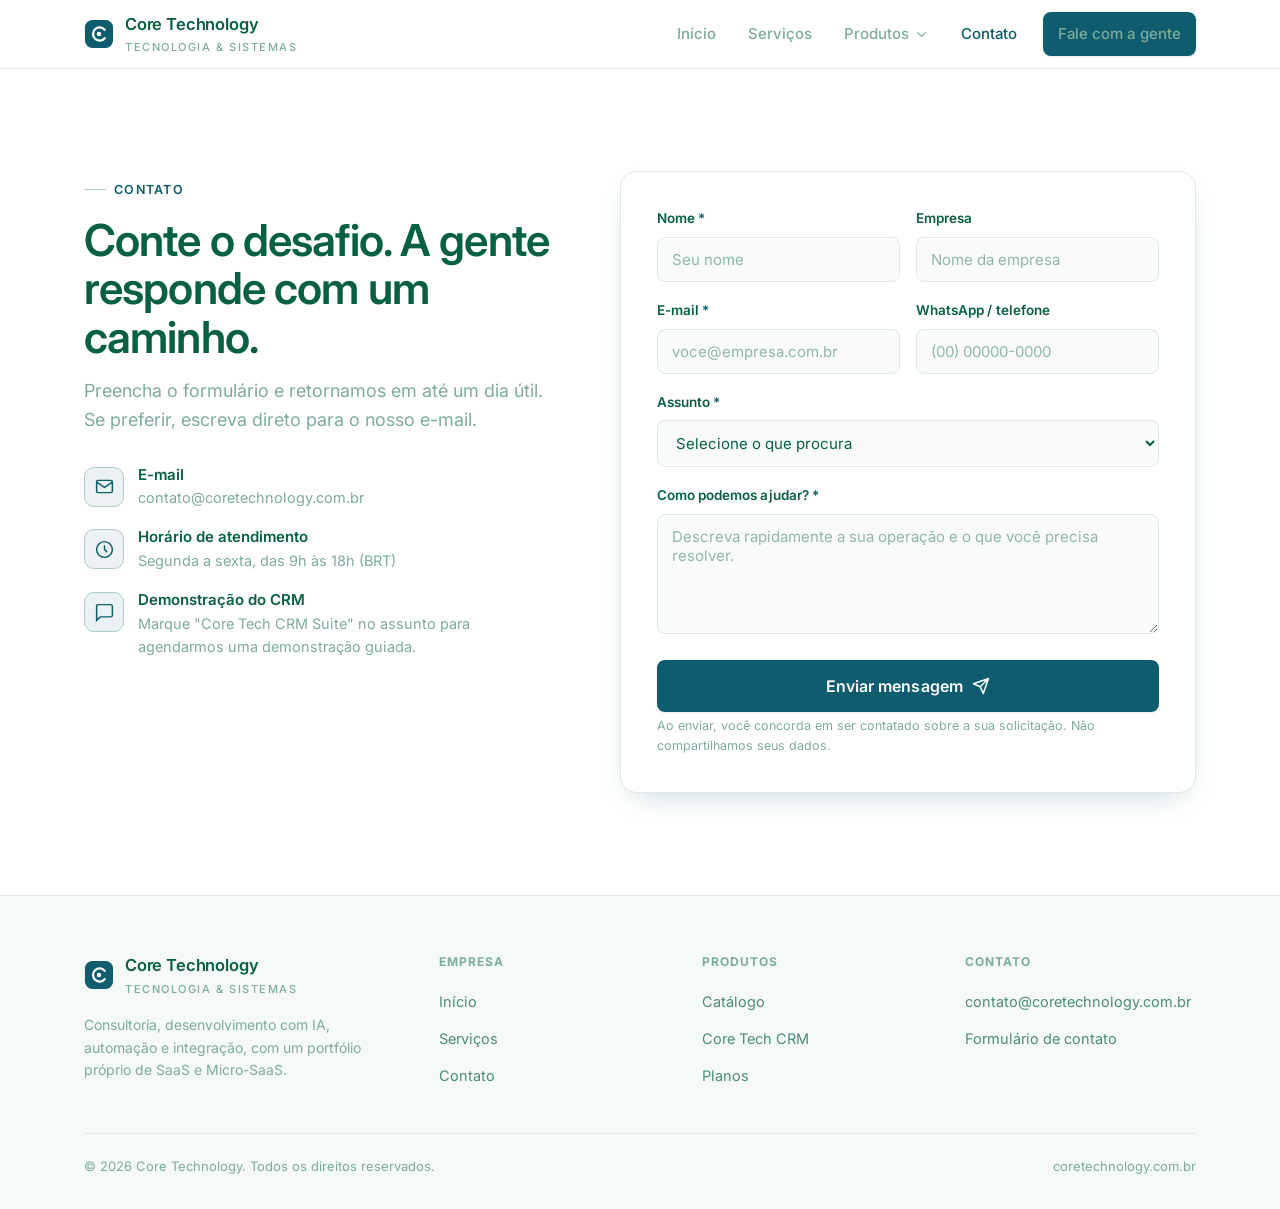
==== contato.html @ e30cdcca "Filtro de lista de permissao para o repositorio publico" ====
<!DOCTYPE html>
<html lang="pt-BR">
<head>
<meta charset="UTF-8">
<meta name="viewport" content="width=device-width, initial-scale=1">
<title>Contato · Core Technology</title>
<meta name="description" content="Fale com a Core Technology sobre consultoria, automação, integração, desenvolvimento ou o Core Tech CRM Suite.">
<link rel="preconnect" href="https://fonts.googleapis.com">
<link rel="preconnect" href="https://fonts.gstatic.com" crossorigin>
<link href="https://fonts.googleapis.com/css2?family=Inter:wght@400;500;600;700&display=swap" rel="stylesheet">
<link rel="stylesheet" href="styles.css?v=3">
</head>
<body>

<header class="nav" data-nav data-open="false" data-od-id="site-nav">
  <div class="wrap nav__inner">
    <a href="index.html" class="brand" aria-label="Core Technology, início">
      <svg class="brand__mark" viewBox="0 0 32 32" fill="none" aria-hidden="true">
        <rect x="1" y="1" width="30" height="30" rx="8" fill="var(--accent)"/>
        <path d="M22 11.5a7 7 0 1 0 0 9" stroke="#ffffff" stroke-width="2.4" stroke-linecap="round"/>
        <circle cx="16" cy="16" r="2.4" fill="#ffffff"/>
      </svg>
      <span><span class="brand__name">Core Technology</span><small>Tecnologia &amp; Sistemas</small></span>
    </a>
    <nav class="nav__links" aria-label="Principal">
      <a href="index.html">Início</a>
      <a href="servicos.html">Serviços</a>
      <div class="nav__drop" data-drop>
        <a href="produtos.html" class="nav__drop-toggle" aria-haspopup="true" aria-expanded="false">Produtos
          <svg class="nav__caret" viewBox="0 0 24 24" fill="none" stroke="currentColor" stroke-width="2" stroke-linecap="round" stroke-linejoin="round" aria-hidden="true"><path d="m6 9 6 6 6-6"/></svg>
        </a>
        <div class="nav__menu">
          <a href="produto-crm.html" class="nav__menu-item">
            <span class="nav__menu-title">Core Tech CRM</span>
            <span class="nav__menu-desc">CRM omnichannel com IA para vender e atender</span>
          </a>
          <span class="nav__menu-soon">Mais produtos em breve</span>
        </div>
      </div>
      <a href="contato.html" aria-current="page">Contato</a>
      <a href="contato.html" class="btn btn--primary nav__cta">Fale com a gente</a>
    </nav>
    <button class="nav__burger" data-burger aria-label="Abrir menu" aria-expanded="false">
      <svg viewBox="0 0 24 24" fill="none" stroke="currentColor" stroke-width="2" stroke-linecap="round"><path d="M4 7h16M4 12h16M4 17h16"/></svg>
    </button>
  </div>
</header>

<main>
<section class="section" data-od-id="contato">
  <div class="wrap">
    <div class="contact-grid">
      <!-- Coluna de informações -->
      <div class="reveal in">
        <span class="eyebrow">Contato</span>
        <h2 style="font-size:clamp(30px,4.5vw,44px);letter-spacing:-0.02em;margin-top:16px">Conte o desafio. A gente responde com um caminho.</h2>
        <p style="margin-top:16px;color:var(--fg-mute);font-size:18px;max-width:44ch">Preencha o formulário e retornamos em até um dia útil. Se preferir, escreva direto para o nosso e-mail.</p>
        <ul class="info-list">
          <li>
            <div class="feat__ico"><svg viewBox="0 0 24 24" fill="none" stroke="currentColor" stroke-width="1.7"><rect x="3" y="5" width="18" height="14" rx="2"/><path d="m3 7 9 6 9-6"/></svg></div>
            <div><h4>E-mail</h4><p><a href="mailto:contato@coretechnology.com.br">contato@coretechnology.com.br</a></p></div>
          </li>
          <li>
            <div class="feat__ico"><svg viewBox="0 0 24 24" fill="none" stroke="currentColor" stroke-width="1.7"><circle cx="12" cy="12" r="9"/><path d="M12 7v5l3 3"/></svg></div>
            <div><h4>Horário de atendimento</h4><p>Segunda a sexta, das 9h às 18h (BRT)</p></div>
          </li>
          <li>
            <div class="feat__ico"><svg viewBox="0 0 24 24" fill="none" stroke="currentColor" stroke-width="1.7"><path d="M21 15a2 2 0 0 1-2 2H7l-4 4V5a2 2 0 0 1 2-2h14a2 2 0 0 1 2 2z"/></svg></div>
            <div><h4>Demonstração do CRM</h4><p>Marque "Core Tech CRM Suite" no assunto para agendarmos uma demonstração guiada.</p></div>
          </li>
        </ul>
      </div>

      <!-- Formulário -->
      <div class="reveal in">
        <form class="form" id="contato-form" novalidate data-od-id="form-contato" aria-label="Formulário de contato">
          <div class="form__ok" id="form-ok" role="status">
            <svg viewBox="0 0 24 24" fill="none" stroke="currentColor" stroke-width="2" stroke-linecap="round" stroke-linejoin="round"><path d="M20 6 9 17l-5-5"/></svg>
            <span>Mensagem registrada! Retornaremos em até um dia útil.</span>
          </div>

          <div class="field__row">
            <div class="field" data-field>
              <label for="nome">Nome <span class="req" aria-hidden="true">*</span></label>
              <input type="text" id="nome" name="nome" required autocomplete="name" placeholder="Seu nome">
              <span class="field__err">Informe o seu nome.</span>
            </div>
            <div class="field" data-field>
              <label for="empresa">Empresa</label>
              <input type="text" id="empresa" name="empresa" autocomplete="organization" placeholder="Nome da empresa">
            </div>
          </div>

          <div class="field__row">
            <div class="field" data-field>
              <label for="email">E-mail <span class="req" aria-hidden="true">*</span></label>
              <input type="email" id="email" name="email" required autocomplete="email" placeholder="voce@empresa.com.br">
              <span class="field__err">Informe um e-mail válido.</span>
            </div>
            <div class="field" data-field>
              <label for="telefone">WhatsApp / telefone</label>
              <input type="tel" id="telefone" name="telefone" autocomplete="tel" placeholder="(00) 00000-0000">
            </div>
          </div>

          <div class="field" data-field>
            <label for="assunto">Assunto <span class="req" aria-hidden="true">*</span></label>
            <select id="assunto" name="assunto" required>
              <option value="" selected disabled>Selecione o que procura</option>
              <option>Consultoria em tecnologia</option>
              <option>Automação de processos</option>
              <option>Integração de sistemas</option>
              <option>Website ou sistema personalizado</option>
              <option>Core Tech CRM Suite (demonstração)</option>
              <option>Outro assunto</option>
            </select>
            <span class="field__err">Selecione um assunto.</span>
          </div>

          <div class="field" data-field>
            <label for="mensagem">Como podemos ajudar? <span class="req" aria-hidden="true">*</span></label>
            <textarea id="mensagem" name="mensagem" required placeholder="Descreva rapidamente a sua operação e o que você precisa resolver."></textarea>
            <span class="field__err">Escreva uma breve mensagem.</span>
          </div>

          <button type="submit" class="btn btn--primary btn--lg" style="width:100%">Enviar mensagem
            <svg viewBox="0 0 24 24" fill="none" stroke="currentColor" stroke-width="2" stroke-linecap="round" stroke-linejoin="round"><path d="M22 2 11 13M22 2l-7 20-4-9-9-4z"/></svg>
          </button>
          <p class="form__note">Ao enviar, você concorda em ser contatado sobre a sua solicitação. Não compartilhamos seus dados.</p>
        </form>
      </div>
    </div>
  </div>
</section>
</main>

<footer class="footer" data-od-id="site-footer">
  <div class="wrap">
    <div class="footer__grid">
      <div class="footer__brand">
        <a href="index.html" class="brand" aria-label="Core Technology">
          <svg class="brand__mark" viewBox="0 0 32 32" fill="none" aria-hidden="true">
            <rect x="1" y="1" width="30" height="30" rx="8" fill="var(--accent)"/>
            <path d="M22 11.5a7 7 0 1 0 0 9" stroke="#ffffff" stroke-width="2.4" stroke-linecap="round"/>
            <circle cx="16" cy="16" r="2.4" fill="#ffffff"/>
          </svg>
          <span><span class="brand__name">Core Technology</span><small>Tecnologia &amp; Sistemas</small></span>
        </a>
        <p>Consultoria, desenvolvimento com IA, automação e integração, com um portfólio próprio de SaaS e Micro-SaaS.</p>
      </div>
      <div>
        <h5>Empresa</h5>
        <ul>
          <li><a href="index.html">Início</a></li>
          <li><a href="servicos.html">Serviços</a></li>
          <li><a href="contato.html">Contato</a></li>
        </ul>
      </div>
      <div>
        <h5>Produtos</h5>
        <ul>
          <li><a href="produtos.html">Catálogo</a></li>
          <li><a href="produto-crm.html">Core Tech CRM</a></li>
          <li><a href="produto-crm.html#planos">Planos</a></li>
        </ul>
      </div>
      <div>
        <h5>Contato</h5>
        <ul>
          <li><a href="mailto:contato@coretechnology.com.br">contato@coretechnology.com.br</a></li>
          <li><a href="contato.html">Formulário de contato</a></li>
        </ul>
      </div>
    </div>
    <div class="footer__bar">
      <span>© <span data-year>2026</span> Core Technology. Todos os direitos reservados.</span>
      <span>coretechnology.com.br</span>
    </div>
  </div>
</footer>

<script src="site.js?v=3"></script>
<script>
(function () {
  var form = document.getElementById('contato-form');
  if (!form) return;
  var ok = document.getElementById('form-ok');

  function validateField(field) {
    var control = field.querySelector('input, select, textarea');
    if (!control) return true;
    var valid = control.checkValidity();
    field.classList.toggle('invalid', !valid);
    return valid;
  }

  form.querySelectorAll('[data-field]').forEach(function (field) {
    var control = field.querySelector('input, select, textarea');
    if (!control) return;
    control.addEventListener('blur', function () { if (field.classList.contains('invalid') || control.value) validateField(field); });
    control.addEventListener('input', function () { if (field.classList.contains('invalid')) validateField(field); });
  });

  form.addEventListener('submit', function (e) {
    e.preventDefault();
    var allValid = true;
    var firstInvalid = null;
    form.querySelectorAll('[data-field]').forEach(function (field) {
      var v = validateField(field);
      if (!v && !firstInvalid) firstInvalid = field.querySelector('input, select, textarea');
      allValid = allValid && v;
    });
    if (!allValid) {
      ok.classList.remove('show');
      if (firstInvalid) firstInvalid.focus();
      return;
    }
    ok.classList.add('show');
    form.reset();
    ok.setAttribute('tabindex', '-1');
    ok.focus();
  });
})();
</script>
</body>
</html>
---- styles.css ----
/* Core Technology — sistema visual compartilhado
   Design System: Core Tech CRM Suite — azul-petróleo, superfícies claras, Inter.
   Superfície pública: densidade respirada. Cores literais só no :root. */

:root {
  --bg: #ffffff;
  --fg: #07603f;
  --accent: #0e5c6e;
  --surface: #f5f9f7;
  --muted: #8fb7a9;
  --border: #dce9e4;

  /* derivados — nenhum literal novo, só mistura dos tokens acima */
  --fg-soft: color-mix(in srgb, var(--fg) 72%, var(--bg));
  --fg-mute: color-mix(in srgb, var(--fg) 52%, var(--bg));
  --accent-ink: color-mix(in srgb, var(--accent) 85%, var(--fg));
  --accent-wash: color-mix(in srgb, var(--accent) 8%, var(--bg));
  --accent-line: color-mix(in srgb, var(--accent) 22%, var(--border));
  --surface-2: color-mix(in srgb, var(--surface) 60%, var(--bg));
  --shadow-sm: 0 1px 2px color-mix(in srgb, var(--accent) 10%, transparent);
  --shadow-md: 0 12px 32px -14px color-mix(in srgb, var(--accent) 30%, transparent);
  --shadow-lg: 0 30px 60px -28px color-mix(in srgb, var(--accent) 34%, transparent);

  --font: "Inter", system-ui, -apple-system, "Segoe UI", "Helvetica Neue", Arial, sans-serif;
  --radius: 8px;
  --radius-lg: 16px;
  --maxw: 1160px;
  --ease: cubic-bezier(0.22, 0.61, 0.36, 1);
}

* { box-sizing: border-box; }

html { scroll-behavior: smooth; -webkit-text-size-adjust: 100%; overflow-x: hidden; }

body {
  margin: 0;
  width: 100%;
  max-width: 100%;
  overflow-x: clip; /* trava rolagem horizontal sem virar contêiner de rolagem (preserva o header sticky) */
  font-family: var(--font);
  font-size: 17px;
  line-height: 1.6;
  color: var(--fg-soft);
  background: var(--bg);
  -webkit-font-smoothing: antialiased;
  text-rendering: optimizeLegibility;
}

img { max-width: 100%; display: block; }
a { color: inherit; text-decoration: none; }

h1, h2, h3, h4 { color: var(--fg); font-weight: 600; line-height: 1.1; margin: 0; }
p { margin: 0; }

::selection { background: color-mix(in srgb, var(--accent) 22%, var(--bg)); color: var(--fg); }

.wrap { width: 100%; max-width: var(--maxw); margin-inline: auto; padding-inline: 24px; }

/* Salvaguardas contra overflow horizontal — itens de grid/flex precisam poder encolher */
main { overflow-x: clip; }
svg, img, video { max-width: 100%; }
.hero__grid > *, .split > *, .spotlight__inner > *, .contact-grid > * { min-width: 0; }
.hero__copy, .hero__visual, .split__copy, .split__media, .section__head { min-width: 0; max-width: 100%; }
.mock, .mock__main, .mock__bar, .mock__body, .thread, .thread__body,
.kanban, .kanban__col, .plan, .tile, .card, .feat { min-width: 0; }
.mock { max-width: 100%; }
.mock__addr { min-width: 0; overflow: hidden; text-overflow: ellipsis; white-space: nowrap; }
.hero h1, .section__head h2, .cta-band h2, .quote p, .card h3, .feat h3, .tile__k,
.hero__lede, .card p, .feat li, .plan li, .tile p, p { overflow-wrap: break-word; }

.eyebrow {
  display: inline-flex; align-items: center; flex-wrap: wrap; gap: 8px;
  max-width: 100%; font-size: 12.5px; font-weight: 600; letter-spacing: 0.1em; text-transform: uppercase;
  color: var(--accent-ink); overflow-wrap: break-word;
}
.eyebrow::before {
  content: ""; width: 22px; height: 1px; flex: none; background: var(--accent-line);
}

/* ---------- Navegação ---------- */
.nav {
  position: sticky; top: 0; z-index: 50;
  background: color-mix(in srgb, var(--bg) 86%, transparent);
  backdrop-filter: saturate(1.4) blur(12px);
  border-bottom: 1px solid var(--border);
}
.nav__inner { display: flex; align-items: center; gap: 24px; height: 68px; }
.brand { display: inline-flex; align-items: center; gap: 11px; font-weight: 600; color: var(--fg); letter-spacing: -0.01em; }
.brand__mark { width: 30px; height: 30px; flex: none; }
.brand small { display: block; font-size: 11px; font-weight: 500; letter-spacing: 0.14em; text-transform: uppercase; color: var(--fg-mute); margin-top: 1px; }
.brand__name { font-size: 16.5px; line-height: 1.05; }

.nav__links { display: flex; align-items: center; gap: 4px; margin-left: auto; }
.nav__links a {
  padding: 9px 14px; border-radius: var(--radius); font-size: 15px; font-weight: 500;
  color: var(--fg-mute); transition: color 0.18s var(--ease), background 0.18s var(--ease);
}
.nav__links a:hover { color: var(--fg); background: var(--surface); }
.nav__links a[aria-current="page"] { color: var(--accent-ink); }
.nav__cta { margin-left: 8px; }
.nav__burger { display: none; }

/* ---------- Botões ---------- */
.btn {
  display: inline-flex; align-items: center; justify-content: center; gap: 9px;
  font-family: inherit; font-size: 15px; font-weight: 600; letter-spacing: 0.005em;
  padding: 12px 20px; border-radius: var(--radius); border: 1px solid transparent;
  cursor: pointer; transition: transform 0.15s var(--ease), box-shadow 0.2s var(--ease), background 0.2s var(--ease), border-color 0.2s var(--ease);
  max-width: 100%; text-align: center; white-space: normal; overflow-wrap: break-word;
}
.btn svg { width: 18px; height: 18px; flex: none; }
.btn--primary { background: var(--accent); color: var(--bg); box-shadow: var(--shadow-sm); }
.btn--primary:hover { background: var(--accent-ink); box-shadow: var(--shadow-md); transform: translateY(-1px); }
.btn--primary:active { transform: translateY(0); }
.btn--ghost { background: var(--bg); color: var(--fg); border-color: var(--border); }
.btn--ghost:hover { border-color: var(--accent-line); background: var(--surface); transform: translateY(-1px); }
.btn--lg { padding: 15px 26px; font-size: 16px; }

/* ---------- Seções ---------- */
.section { padding-block: clamp(56px, 8vw, 104px); }
.section--surface { background: var(--surface); border-block: 1px solid var(--border); }
.section__head { max-width: 640px; margin-bottom: 48px; }
.section__head--center { margin-inline: auto; text-align: center; }
.section__head h2 {
  font-size: clamp(28px, 4vw, 40px); letter-spacing: -0.02em; margin-top: 16px;
}
.section__head p { margin-top: 16px; font-size: 18px; color: var(--fg-mute); }

/* ---------- Hero ---------- */
.hero { position: relative; overflow: hidden; padding-top: clamp(56px, 7vw, 92px); padding-bottom: clamp(48px, 6vw, 80px); }
.hero__grid { display: grid; grid-template-columns: 1.02fr 0.98fr; gap: clamp(32px, 5vw, 64px); align-items: center; }
.hero h1 { font-size: clamp(34px, 5.2vw, 60px); letter-spacing: -0.03em; margin-top: 20px; }
.hero h1 em { font-style: normal; color: var(--accent-ink); }
.hero__lede { margin-top: 22px; font-size: clamp(17px, 2vw, 20px); color: var(--fg-mute); max-width: 33ch; }
.hero__actions { margin-top: 32px; display: flex; flex-wrap: wrap; gap: 12px; }
.hero__meta { margin-top: 28px; display: flex; flex-wrap: wrap; gap: 10px 22px; font-size: 13.5px; color: var(--fg-mute); }
.hero__meta span { display: inline-flex; align-items: center; gap: 7px; }
.hero__meta svg { width: 16px; height: 16px; color: var(--accent-ink); }
.hero__glow {
  position: absolute; inset: auto -10% -40% 40%; height: 520px;
  background: radial-gradient(closest-side, color-mix(in srgb, var(--accent) 16%, transparent), transparent);
  pointer-events: none; z-index: -1;
}

/* ---------- Mockup do produto (chrome de app) ---------- */
.mock {
  border: 1px solid var(--border); border-radius: var(--radius-lg); overflow: hidden;
  background: var(--bg); box-shadow: var(--shadow-lg);
}
.mock__bar { display: flex; align-items: center; gap: 8px; padding: 12px 16px; border-bottom: 1px solid var(--border); background: var(--surface); }
.mock__dots { display: flex; gap: 6px; }
.mock__dots i { width: 10px; height: 10px; border-radius: 50%; background: var(--border); display: block; }
.mock__addr { margin-left: 8px; font-size: 12px; color: var(--fg-mute); background: var(--bg); border: 1px solid var(--border); border-radius: 6px; padding: 4px 10px; letter-spacing: 0.01em; }
.mock__body { display: grid; grid-template-columns: 168px 1fr; min-height: 360px; }
.mock__side { border-right: 1px solid var(--border); padding: 14px 12px; background: var(--surface-2); }
.mock__side .lbl { font-size: 10.5px; letter-spacing: 0.1em; text-transform: uppercase; color: var(--fg-mute); font-weight: 600; margin: 6px 8px 10px; }
.mock__navitem { display: flex; align-items: center; gap: 9px; padding: 8px 9px; border-radius: 7px; font-size: 13px; color: var(--fg-soft); font-weight: 500; }
.mock__navitem svg { width: 16px; height: 16px; color: var(--fg-mute); }
.mock__navitem.is-active { background: var(--accent-wash); color: var(--accent-ink); }
.mock__navitem.is-active svg { color: var(--accent-ink); }
.mock__main { padding: 16px; display: flex; flex-direction: column; gap: 12px; }
.mock__row { display: flex; align-items: center; justify-content: space-between; gap: 12px; }
.mock__title { font-size: 15px; font-weight: 600; color: var(--fg); }
.mock__credits { display: inline-flex; align-items: center; gap: 7px; font-size: 12px; font-weight: 600; color: var(--accent-ink); background: var(--accent-wash); border: 1px solid var(--accent-line); border-radius: 999px; padding: 5px 11px; }
.mock__credits b { font-weight: 700; }

.thread { display: flex; gap: 11px; padding: 11px; border: 1px solid var(--border); border-radius: 10px; background: var(--bg); }
.thread.is-active { border-color: var(--accent-line); background: var(--accent-wash); }
.avatar { width: 34px; height: 34px; flex: none; border-radius: 50%; background: var(--surface); border: 1px solid var(--border); display: grid; place-items: center; font-size: 12px; font-weight: 700; color: var(--accent-ink); }
.thread__body { flex: 1; min-width: 0; }
.thread__top { display: flex; align-items: center; justify-content: space-between; gap: 8px; }
.thread__name { font-size: 13.5px; font-weight: 600; color: var(--fg); }
.thread__time { font-size: 11px; color: var(--fg-mute); flex: none; }
.thread__msg { font-size: 12.5px; color: var(--fg-mute); overflow: hidden; text-overflow: ellipsis; white-space: nowrap; margin-top: 2px; }
.chip { display: inline-flex; align-items: center; gap: 5px; font-size: 10.5px; font-weight: 600; letter-spacing: 0.02em; padding: 3px 8px; border-radius: 999px; border: 1px solid var(--border); color: var(--fg-mute); background: var(--surface); margin-top: 7px; }
.chip--wa { color: var(--accent-ink); border-color: var(--accent-line); background: var(--accent-wash); }
.chip svg { width: 12px; height: 12px; }

/* ---------- Grid de frentes / features ---------- */
.grid { display: grid; gap: 20px; }
.grid--3 { grid-template-columns: repeat(3, 1fr); }
.grid--4 { grid-template-columns: repeat(4, 1fr); }
.grid--2 { grid-template-columns: repeat(2, 1fr); }

.card {
  background: var(--bg); border: 1px solid var(--border); border-radius: var(--radius-lg);
  padding: 26px; transition: transform 0.2s var(--ease), box-shadow 0.2s var(--ease), border-color 0.2s var(--ease);
}
.card:hover { transform: translateY(-3px); box-shadow: var(--shadow-md); border-color: var(--accent-line); }
.card__icon {
  width: 46px; height: 46px; border-radius: 11px; display: grid; place-items: center;
  background: var(--accent-wash); color: var(--accent-ink); border: 1px solid var(--accent-line); margin-bottom: 18px;
}
.card__icon svg { width: 23px; height: 23px; }
.card h3 { font-size: 19px; letter-spacing: -0.01em; }
.card p { margin-top: 10px; font-size: 15px; color: var(--fg-mute); line-height: 1.55; }
.card__tag { display: block; font-size: 12px; font-weight: 600; letter-spacing: 0.02em; color: var(--accent-ink); margin-bottom: 6px; }

.feat { border: 1px solid var(--border); border-radius: var(--radius-lg); padding: 22px; background: var(--bg); }
.feat__head { display: flex; align-items: center; gap: 12px; }
.feat__ico { width: 40px; height: 40px; flex: none; border-radius: 10px; display: grid; place-items: center; background: var(--surface); border: 1px solid var(--border); color: var(--accent-ink); }
.feat__ico svg { width: 21px; height: 21px; }
.feat h3 { font-size: 17px; }
.feat p { margin-top: 12px; font-size: 14.5px; color: var(--fg-mute); }
.feat ul { margin: 12px 0 0; padding: 0; list-style: none; display: grid; gap: 7px; }
.feat li { position: relative; padding-left: 22px; font-size: 14px; color: var(--fg-soft); }
.feat li::before {
  content: ""; position: absolute; left: 0; top: 7px; width: 12px; height: 12px;
  border-radius: 50%; background: var(--accent-wash); border: 1px solid var(--accent-line);
}
.feat li::after {
  content: ""; position: absolute; left: 4px; top: 10px; width: 4px; height: 4px; border-radius: 50%; background: var(--accent-ink);
}

/* ---------- Split (texto + visual) ---------- */
.split { display: grid; grid-template-columns: 1fr 1fr; gap: clamp(32px, 5vw, 72px); align-items: center; }
.split--rev .split__media { order: -1; }
.split__list { margin: 26px 0 0; padding: 0; list-style: none; display: grid; gap: 18px; }
.split__list li { display: flex; gap: 14px; }
.split__list .n { flex: none; width: 30px; height: 30px; border-radius: 8px; display: grid; place-items: center; font-size: 13px; font-weight: 700; color: var(--accent-ink); background: var(--accent-wash); border: 1px solid var(--accent-line); }
.split__list h4 { font-size: 16px; }
.split__list p { margin-top: 4px; font-size: 14.5px; color: var(--fg-mute); }

/* ---------- Kanban mini ---------- */
.kanban { display: grid; grid-template-columns: repeat(3, 1fr); gap: 10px; }
.kanban__col { background: var(--surface-2); border: 1px solid var(--border); border-radius: 10px; padding: 10px; }
.kanban__h { font-size: 11px; font-weight: 700; letter-spacing: 0.06em; text-transform: uppercase; color: var(--fg-mute); margin: 2px 2px 10px; display: flex; justify-content: space-between; }
.kanban__card { background: var(--bg); border: 1px solid var(--border); border-radius: 8px; padding: 10px; margin-bottom: 8px; box-shadow: var(--shadow-sm); }
.kanban__card:last-child { margin-bottom: 0; }
.kanban__card .t { font-size: 12.5px; font-weight: 600; color: var(--fg); }
.kanban__card .v { font-size: 12px; color: var(--accent-ink); font-weight: 600; margin-top: 4px; }
.kanban__card .m { font-size: 11px; color: var(--fg-mute); margin-top: 5px; }

/* ---------- Faixa de destaque ---------- */
.spotlight { background: var(--accent); color: var(--bg); border-radius: var(--radius-lg); overflow: hidden; }
.spotlight * { color: inherit; }
.spotlight__inner { display: grid; grid-template-columns: 1fr 1fr; gap: clamp(28px, 4vw, 56px); align-items: center; padding: clamp(32px, 5vw, 60px); }
.spotlight .eyebrow { color: color-mix(in srgb, var(--bg) 82%, var(--accent)); }
.spotlight .eyebrow::before { background: color-mix(in srgb, var(--bg) 55%, transparent); }
.spotlight h2 { font-size: clamp(26px, 3.5vw, 38px); letter-spacing: -0.02em; }
.spotlight p { margin-top: 16px; color: color-mix(in srgb, var(--bg) 82%, var(--accent)); font-size: 17px; }
.spotlight .btn--primary { background: var(--bg); color: var(--accent-ink); }
.spotlight .btn--primary:hover { background: color-mix(in srgb, var(--bg) 90%, var(--accent)); }
.spotlight .btn--ghost { background: transparent; color: var(--bg); border-color: color-mix(in srgb, var(--bg) 45%, transparent); }
.spotlight .btn--ghost:hover { background: color-mix(in srgb, var(--bg) 12%, transparent); border-color: var(--bg); }
.spotlight__pills { margin-top: 26px; display: flex; flex-wrap: wrap; gap: 8px; }
.spotlight__pills span { font-size: 13px; font-weight: 500; padding: 7px 13px; border-radius: 999px; border: 1px solid color-mix(in srgb, var(--bg) 40%, transparent); background: color-mix(in srgb, var(--bg) 10%, transparent); }

/* ---------- Planos ---------- */
.plans { display: grid; grid-template-columns: repeat(3, 1fr); gap: 20px; align-items: start; }
.plan { border: 1px solid var(--border); border-radius: var(--radius-lg); padding: 28px; background: var(--bg); display: flex; flex-direction: column; }
.plan--feat { border-color: var(--accent); box-shadow: var(--shadow-md); position: relative; }
.plan__flag { position: absolute; top: -11px; left: 28px; font-size: 11px; font-weight: 700; letter-spacing: 0.08em; text-transform: uppercase; color: var(--bg); background: var(--accent); padding: 4px 11px; border-radius: 999px; }
.plan h3 { font-size: 20px; }
.plan__for { font-size: 13.5px; color: var(--fg-mute); margin-top: 6px; min-height: 40px; }
.plan__price { margin: 18px 0; padding-bottom: 18px; border-bottom: 1px solid var(--border); font-size: 14px; color: var(--fg-mute); }
.plan__price b { display: block; font-size: 24px; color: var(--fg); font-weight: 600; letter-spacing: -0.01em; }
.plan ul { list-style: none; margin: 0 0 24px; padding: 0; display: grid; gap: 11px; }
.plan li { display: flex; gap: 10px; font-size: 14px; color: var(--fg-soft); }
.plan li svg { width: 17px; height: 17px; flex: none; color: var(--accent-ink); margin-top: 2px; }
.plan li.off { color: var(--fg-mute); }
.plan li.off svg { color: var(--muted); }
.plan .btn { margin-top: auto; width: 100%; }

/* ---------- Catálogo add-ons ---------- */
.tiles { display: grid; grid-template-columns: repeat(3, 1fr); gap: 14px; }
.tile { border: 1px solid var(--border); border-radius: var(--radius); padding: 18px; background: var(--bg); transition: border-color 0.2s var(--ease), background 0.2s var(--ease); }
.tile:hover { border-color: var(--accent-line); background: var(--surface); }
.tile__k { display: inline-flex; align-items: center; gap: 8px; font-size: 15px; font-weight: 600; color: var(--fg); }
.tile__k svg { width: 18px; height: 18px; color: var(--accent-ink); }
.tile p { margin-top: 8px; font-size: 13.5px; color: var(--fg-mute); }
.tile__tag { display: block; font-size: 11px; font-weight: 700; letter-spacing: 0.06em; text-transform: uppercase; color: var(--fg-mute); }

/* ---------- Prova / princípios ---------- */
.quote { max-width: 780px; margin-inline: auto; text-align: center; }
.quote p { font-size: clamp(20px, 3vw, 28px); line-height: 1.3; color: var(--fg); letter-spacing: -0.01em; font-weight: 500; }
.quote cite { display: block; margin-top: 20px; font-style: normal; font-size: 14px; color: var(--fg-mute); }

/* ---------- CTA final ---------- */
.cta-band { text-align: center; }
.cta-band h2 { font-size: clamp(28px, 4vw, 42px); letter-spacing: -0.02em; max-width: 18ch; margin-inline: auto; }
.cta-band p { margin-top: 16px; font-size: 18px; color: var(--fg-mute); max-width: 46ch; margin-inline: auto; }
.cta-band .hero__actions { justify-content: center; }

/* ---------- Formulário ---------- */
.contact-grid { display: grid; grid-template-columns: 0.9fr 1.1fr; gap: clamp(32px, 5vw, 64px); align-items: start; }
.info-list { list-style: none; margin: 32px 0 0; padding: 0; display: grid; gap: 20px; }
.info-list li { display: flex; gap: 14px; }
.info-list .feat__ico { background: var(--accent-wash); border-color: var(--accent-line); }
.info-list h4 { font-size: 15px; }
.info-list p { font-size: 14.5px; color: var(--fg-mute); margin-top: 3px; }
.info-list a:hover { color: var(--accent-ink); }

.form { background: var(--bg); border: 1px solid var(--border); border-radius: var(--radius-lg); padding: clamp(24px, 3vw, 36px); box-shadow: var(--shadow-md); }
.field { margin-bottom: 18px; }
.field label { display: block; font-size: 13.5px; font-weight: 600; color: var(--fg); margin-bottom: 7px; letter-spacing: 0.005em; }
.field label .req { color: var(--accent-ink); }
.field input, .field select, .field textarea {
  width: 100%; font-family: inherit; font-size: 15px; color: var(--fg);
  padding: 12px 14px; border: 1px solid var(--border); border-radius: var(--radius); background: var(--surface-2);
  transition: border-color 0.18s var(--ease), box-shadow 0.18s var(--ease), background 0.18s var(--ease);
}
.field textarea { resize: vertical; min-height: 120px; }
.field input:focus, .field select:focus, .field textarea:focus {
  outline: none; border-color: var(--accent); background: var(--bg);
  box-shadow: 0 0 0 3px color-mix(in srgb, var(--accent) 16%, transparent);
}
.field input::placeholder, .field textarea::placeholder { color: var(--muted); }
.field__row { display: grid; grid-template-columns: 1fr 1fr; gap: 16px; }
.field__err { display: none; font-size: 12.5px; color: var(--accent-ink); margin-top: 6px; font-weight: 500; }
.field.invalid input, .field.invalid select, .field.invalid textarea { border-color: var(--accent); }
.field.invalid .field__err { display: block; }
.form__note { font-size: 12.5px; color: var(--fg-mute); margin-top: 4px; }
.form__ok {
  display: none; align-items: center; gap: 10px; font-size: 14.5px; font-weight: 500; color: var(--accent-ink);
  background: var(--accent-wash); border: 1px solid var(--accent-line); border-radius: var(--radius); padding: 14px 16px; margin-bottom: 18px;
}
.form__ok.show { display: flex; }
.form__ok svg { width: 20px; height: 20px; flex: none; }

/* ---------- Rodapé ---------- */
.footer { background: var(--surface); border-top: 1px solid var(--border); padding-block: 56px 32px; margin-top: 0; }
.footer__grid { display: grid; grid-template-columns: 1.4fr 1fr 1fr 1fr; gap: 32px; }
.footer__brand p { margin-top: 16px; font-size: 14px; color: var(--fg-mute); max-width: 34ch; }
.footer h5 { font-size: 12px; font-weight: 700; letter-spacing: 0.08em; text-transform: uppercase; color: var(--fg-mute); margin: 0 0 16px; }
.footer ul { list-style: none; margin: 0; padding: 0; display: grid; gap: 10px; }
.footer ul a { font-size: 14.5px; color: var(--fg-soft); }
.footer ul a:hover { color: var(--accent-ink); }
.footer__bar { margin-top: 44px; padding-top: 22px; border-top: 1px solid var(--border); display: flex; flex-wrap: wrap; gap: 12px; justify-content: space-between; font-size: 13px; color: var(--fg-mute); }

/* ---------- Utilidades / animação ---------- */
.reveal { opacity: 0; transform: translateY(16px); transition: opacity 0.6s var(--ease), transform 0.6s var(--ease); }
.reveal.in { opacity: 1; transform: none; }
@media (prefers-reduced-motion: reduce) { .reveal { opacity: 1; transform: none; transition: none; } html { scroll-behavior: auto; } }

/* ---------- Responsivo ---------- */
@media (max-width: 940px) {
  .grid--4 { grid-template-columns: repeat(2, 1fr); }
  .grid--3 { grid-template-columns: repeat(2, 1fr); }
  .plans, .tiles { grid-template-columns: 1fr; }
  .hero__grid, .split, .spotlight__inner, .contact-grid, .footer__grid { grid-template-columns: 1fr; }
  .split--rev .split__media { order: 0; }
  .footer__grid { gap: 28px 24px; }
  .footer__brand { grid-column: 1 / -1; }
  .tiles { grid-template-columns: repeat(2, 1fr); }
}
@media (max-width: 760px) {
  .nav__links { display: none; }
  .nav__burger {
    display: inline-grid; place-items: center; margin-left: auto; width: 42px; height: 42px;
    border: 1px solid var(--border); border-radius: var(--radius); background: var(--bg); color: var(--fg); cursor: pointer;
  }
  .nav__burger svg { width: 22px; height: 22px; }
  .nav[data-open="true"] .nav__links {
    display: flex; flex-direction: column; align-items: stretch; position: absolute; left: 0; right: 0; top: 68px;
    background: var(--bg); border-bottom: 1px solid var(--border); padding: 12px 16px 18px; gap: 4px; box-shadow: var(--shadow-md);
  }
  .nav[data-open="true"] .nav__cta { margin: 6px 0 0; }
  .mock__body { grid-template-columns: 1fr; }
  .mock__side { display: none; }
  .field__row { grid-template-columns: 1fr; }
  .footer__grid { grid-template-columns: 1fr 1fr; }
}
@media (max-width: 460px) {
  body { font-size: 16px; }
  .grid--4, .grid--3, .grid--2 { grid-template-columns: 1fr; }
  .tiles { grid-template-columns: 1fr; }
  .footer__grid { grid-template-columns: 1fr; }
  .hero__actions { flex-direction: column; align-items: stretch; }
  .hero__actions .btn { width: 100%; }
}

/* ---------- Menu Produtos (dropdown) ---------- */
.nav__drop { position: relative; display: flex; }
.nav__drop-toggle { display: inline-flex; align-items: center; gap: 5px; cursor: pointer; }
.nav__caret { width: 15px; height: 15px; transition: transform 0.2s var(--ease); }
.nav__drop:hover .nav__caret, .nav__drop:focus-within .nav__caret { transform: rotate(180deg); }
.nav__menu {
  position: absolute; top: calc(100% + 8px); left: 0; min-width: 268px;
  background: var(--bg); border: 1px solid var(--border); border-radius: var(--radius-lg);
  box-shadow: var(--shadow-md); padding: 8px; display: grid; gap: 2px; z-index: 60;
  opacity: 0; visibility: hidden; transform: translateY(-6px);
  transition: opacity 0.18s var(--ease), transform 0.18s var(--ease), visibility 0.18s var(--ease);
}
.nav__drop:hover .nav__menu, .nav__drop:focus-within .nav__menu { opacity: 1; visibility: visible; transform: none; }
.nav__menu .nav__menu-item { display: grid; gap: 3px; padding: 10px 12px; border-radius: var(--radius); background: transparent; }
.nav__menu .nav__menu-item:hover { background: var(--surface); }
.nav__menu-title { font-size: 14.5px; font-weight: 600; color: var(--fg); letter-spacing: -0.005em; }
.nav__menu-desc { font-size: 12.5px; color: var(--fg-mute); line-height: 1.4; }
.nav__menu-soon { padding: 10px 12px 6px; font-size: 12px; letter-spacing: 0.02em; color: var(--muted); border-top: 1px solid var(--border); margin-top: 4px; }

/* ---------- Hero: constelação de capacidades (animação A) ---------- */
.constellation { position: relative; width: 100%; max-width: 460px; aspect-ratio: 1 / 1; margin-inline: auto; }
.constellation__svg { position: absolute; inset: 0; width: 100%; height: 100%; overflow: visible; }
.cons-ring { fill: none; stroke: var(--accent-line); stroke-width: 1; stroke-dasharray: 3 9; transform-origin: 200px 200px; opacity: 0.75; animation: cons-spin 44s linear infinite; }
.cons-lines line { stroke: var(--border); stroke-width: 1.5; }
.cons-pulses line { stroke: var(--accent); stroke-width: 2.5; stroke-linecap: round; stroke-dasharray: 22 178; opacity: 0.85; animation: cons-flow 3.4s linear infinite; }
@keyframes cons-flow { from { stroke-dashoffset: 200; } to { stroke-dashoffset: 0; } }
@keyframes cons-spin { to { transform: rotate(360deg); } }
.cons-node {
  position: absolute; transform: translate(-50%, -50%); display: inline-flex; align-items: center; gap: 7px;
  padding: 8px 13px; background: var(--bg); border: 1px solid var(--border); border-radius: 999px;
  font-size: 13px; font-weight: 600; color: var(--fg); white-space: nowrap; box-shadow: var(--shadow-sm);
  animation: cons-breathe 4.6s ease-in-out infinite;
}
.cons-node svg { width: 15px; height: 15px; color: var(--accent-ink); }
.cons-node--center {
  padding: 13px 19px; font-size: 14.5px; color: var(--bg); background: var(--accent);
  border-color: var(--accent); box-shadow: var(--shadow-md); z-index: 2; animation: none;
}
.cons-node--center svg { color: var(--bg); }
@keyframes cons-breathe { 0%, 100% { transform: translate(-50%, -50%); } 50% { transform: translate(-50%, calc(-50% - 5px)); } }

/* ---------- Hero: palavra rotativa (animação C) ---------- */
.rotator { color: var(--accent-ink); display: inline-block; transition: opacity 0.26s var(--ease), transform 0.26s var(--ease); }
.rotator.is-out { opacity: 0; transform: translateY(-8px); }
.split__list .n svg { width: 16px; height: 16px; }

@media (prefers-reduced-motion: reduce) {
  .cons-ring, .cons-pulses line, .cons-node { animation: none !important; }
  .rotator { transition: none; }
}

@media (max-width: 760px) {
  .nav[data-open="true"] .nav__drop { flex-direction: column; align-items: stretch; }
  .nav[data-open="true"] .nav__menu {
    position: static; opacity: 1; visibility: visible; transform: none;
    box-shadow: none; border: none; border-radius: 0; padding: 2px 0 6px 12px; min-width: 0;
  }
  .nav[data-open="true"] .nav__menu-soon { border-top: none; padding-top: 2px; }
  .nav__caret { display: none; }
}
@media (max-width: 560px) {
  .constellation { max-width: 320px; }
  .cons-node { font-size: 10.5px; padding: 5px 9px; gap: 5px; }
  .cons-node svg { display: none; }
  .cons-node--center { font-size: 12px; padding: 9px 13px; }
  .cons-node--center svg { display: inline; }
}
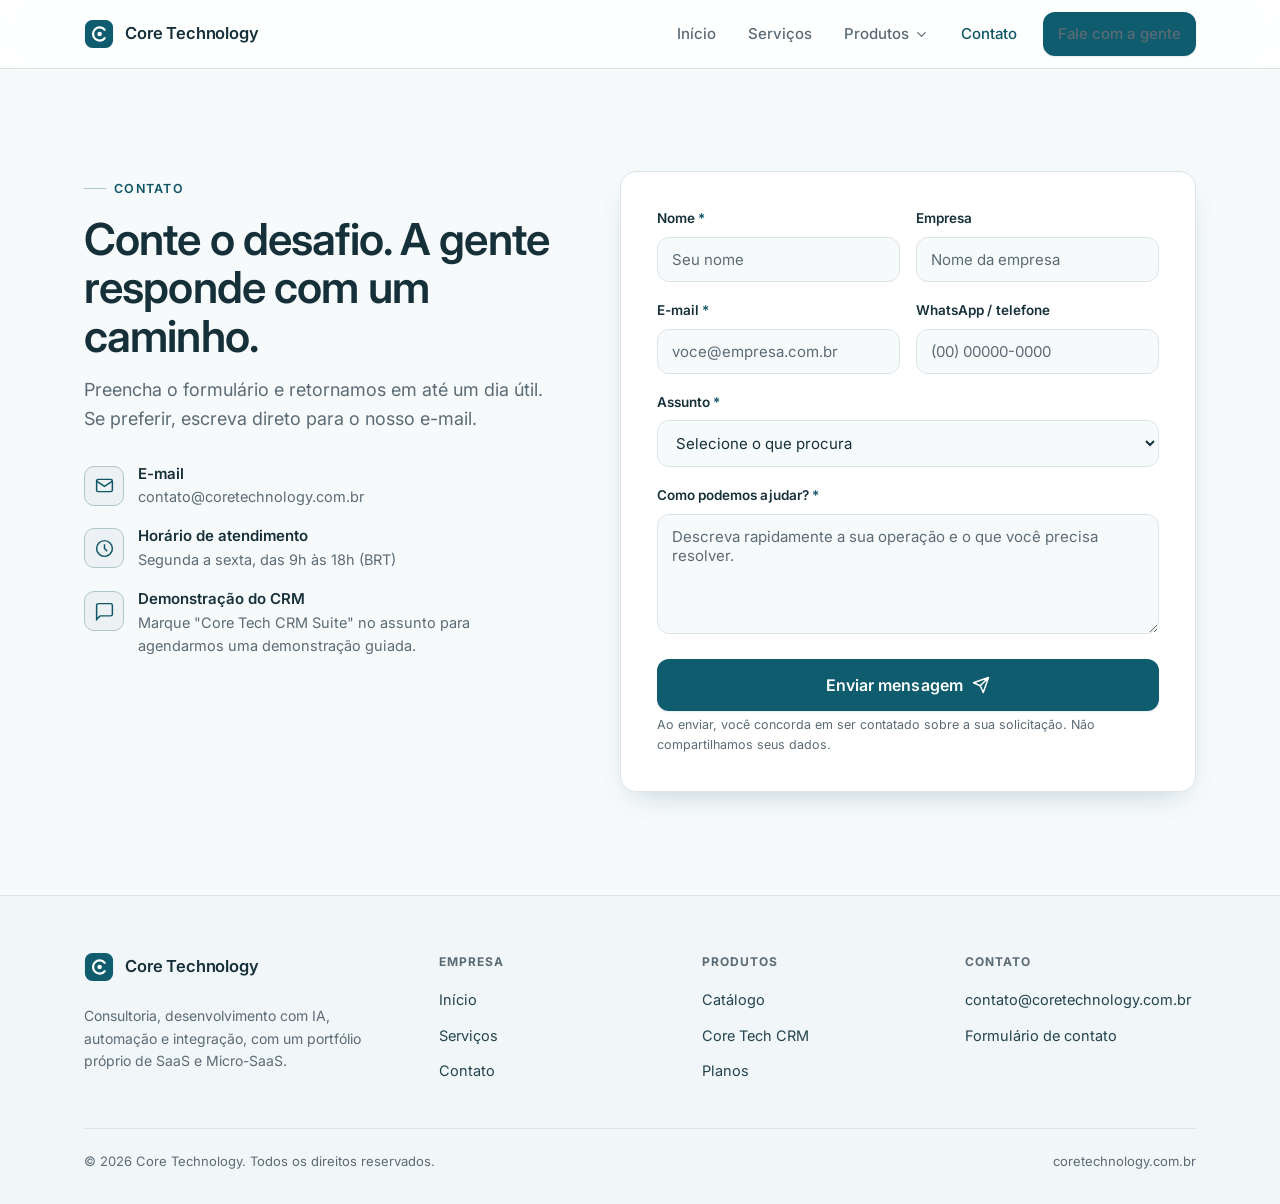
==== commit 6b3707bf: "Adiciona identidade visual (logo/) e aprimora a animação do kanban - Novos ativos de marca em logo/:" ====
--- a/contato.html
+++ b/contato.html
@@ -18,9 +18,9 @@
       <svg class="brand__mark" viewBox="0 0 32 32" fill="none" aria-hidden="true">
         <rect x="1" y="1" width="30" height="30" rx="8" fill="var(--accent)"/>
         <path d="M22 11.5a7 7 0 1 0 0 9" stroke="#ffffff" stroke-width="2.4" stroke-linecap="round"/>
-        <circle cx="16" cy="16" r="2.4" fill="#ffffff"/>
+        <circle cx="16.64" cy="16" r="2.4" fill="#ffffff"/>
       </svg>
-      <span><span class="brand__name">Core Technology</span><small>Tecnologia &amp; Sistemas</small></span>
+      <span><span class="brand__name">Core Technology</span></span>
     </a>
     <nav class="nav__links" aria-label="Principal">
       <a href="index.html">Início</a>
@@ -142,9 +142,9 @@
           <svg class="brand__mark" viewBox="0 0 32 32" fill="none" aria-hidden="true">
             <rect x="1" y="1" width="30" height="30" rx="8" fill="var(--accent)"/>
             <path d="M22 11.5a7 7 0 1 0 0 9" stroke="#ffffff" stroke-width="2.4" stroke-linecap="round"/>
-            <circle cx="16" cy="16" r="2.4" fill="#ffffff"/>
+            <circle cx="16.64" cy="16" r="2.4" fill="#ffffff"/>
           </svg>
-          <span><span class="brand__name">Core Technology</span><small>Tecnologia &amp; Sistemas</small></span>
+          <span><span class="brand__name">Core Technology</span></span>
         </a>
         <p>Consultoria, desenvolvimento com IA, automação e integração, com um portfólio próprio de SaaS e Micro-SaaS.</p>
       </div>
--- a/styles.css
+++ b/styles.css
@@ -1,18 +1,31 @@
 /* Core Technology — sistema visual compartilhado
-   Design System: Core Tech CRM Suite — azul-petróleo, superfícies claras, Inter.
-   Superfície pública: densidade respirada. Cores literais só no :root. */
+   Design System: Core Technology - Design System (superfície pública, modo claro).
+   Petróleo = identidade/ação; texto em ardósia neutra; densidade respirada. */
 
 :root {
-  --bg: #ffffff;
-  --fg: #07603f;
+  /* superfícies */
+  --page: #f7fafb;        /* fundo de página (DS bg) */
+  --bg: #ffffff;          /* superfície branca: cards, nav, form, mock (DS surface) */
+  --surface: #f1f6f8;     /* fill sutil: bandas, hovers, chips (DS surface-2) */
+  --border: #dde4e8;
+  --border-strong: #c3d0d6;
+
+  /* texto (DS text-strong / text / text-weak) */
+  --fg: #16303a;          /* títulos */
+  --fg-soft: #23434e;     /* corpo */
+  --fg-mute: #5b6b75;     /* secundário */
+  --muted: #5b6b75;       /* placeholder / ícone inativo */
+
+  /* identidade */
   --accent: #0e5c6e;
-  --surface: #f5f9f7;
-  --muted: #8fb7a9;
-  --border: #dce9e4;
-
-  /* derivados — nenhum literal novo, só mistura dos tokens acima */
-  --fg-soft: color-mix(in srgb, var(--fg) 72%, var(--bg));
-  --fg-mute: color-mix(in srgb, var(--fg) 52%, var(--bg));
+  --accent-strong: #0a4552;
+
+  /* cores funcionais (DS) — sempre com ícone/texto, nunca só cor */
+  --success: #0e9f6e; --success-soft: #e3f5ec; --success-ink: #07603f;
+  --warning: #b45309; --warning-soft: #fbf0e3; --warning-ink: #8a4008;
+  --error: #b3453b; --error-soft: #f7eae9; --error-ink: #8c332b;
+
+  /* derivados — só mistura dos tokens acima */
   --accent-ink: color-mix(in srgb, var(--accent) 85%, var(--fg));
   --accent-wash: color-mix(in srgb, var(--accent) 8%, var(--bg));
   --accent-line: color-mix(in srgb, var(--accent) 22%, var(--border));
@@ -22,7 +35,7 @@
   --shadow-lg: 0 30px 60px -28px color-mix(in srgb, var(--accent) 34%, transparent);
 
   --font: "Inter", system-ui, -apple-system, "Segoe UI", "Helvetica Neue", Arial, sans-serif;
-  --radius: 8px;
+  --radius: 12px;
   --radius-lg: 16px;
   --maxw: 1160px;
   --ease: cubic-bezier(0.22, 0.61, 0.36, 1);
@@ -38,10 +51,10 @@
   max-width: 100%;
   overflow-x: clip; /* trava rolagem horizontal sem virar contêiner de rolagem (preserva o header sticky) */
   font-family: var(--font);
-  font-size: 17px;
+  font-size: 16px;
   line-height: 1.6;
   color: var(--fg-soft);
-  background: var(--bg);
+  background: var(--page);
   -webkit-font-smoothing: antialiased;
   text-rendering: optimizeLegibility;
 }
@@ -224,12 +237,27 @@
 /* ---------- Kanban mini ---------- */
 .kanban { display: grid; grid-template-columns: repeat(3, 1fr); gap: 10px; }
 .kanban__col { background: var(--surface-2); border: 1px solid var(--border); border-radius: 10px; padding: 10px; }
-.kanban__h { font-size: 11px; font-weight: 700; letter-spacing: 0.06em; text-transform: uppercase; color: var(--fg-mute); margin: 2px 2px 10px; display: flex; justify-content: space-between; }
-.kanban__card { background: var(--bg); border: 1px solid var(--border); border-radius: 8px; padding: 10px; margin-bottom: 8px; box-shadow: var(--shadow-sm); }
+.kanban__h { font-size: 11px; font-weight: 700; letter-spacing: 0.06em; text-transform: uppercase; color: var(--fg-mute); margin: 2px 2px 10px; display: flex; justify-content: space-between; font-variant-numeric: tabular-nums; }
+.kanban__card { background: var(--bg); border: 1px solid var(--border); border-radius: 8px; padding: 10px; margin-bottom: 8px; box-shadow: var(--shadow-sm); transition: box-shadow 0.2s var(--ease), border-color 0.2s var(--ease); }
 .kanban__card:last-child { margin-bottom: 0; }
 .kanban__card .t { font-size: 12.5px; font-weight: 600; color: var(--fg); }
-.kanban__card .v { font-size: 12px; color: var(--accent-ink); font-weight: 600; margin-top: 4px; }
+.kanban__card .v { font-size: 12px; color: var(--accent-ink); font-weight: 600; margin-top: 4px; font-variant-numeric: tabular-nums; }
 .kanban__card .m { font-size: 11px; color: var(--fg-mute); margin-top: 5px; }
+/* estado "negócio fechado" — cor funcional de sucesso (DS) */
+.kanban__card--won { background: var(--success-soft); border-color: color-mix(in srgb, var(--success) 42%, var(--border)); }
+.kanban__card--won .v { color: var(--success-ink); }
+.kanban__card--won .m { color: color-mix(in srgb, var(--success-ink) 80%, var(--success-soft)); }
+/* cartão "em arraste" durante a animação demonstrativa */
+.kanban__card--drag { box-shadow: var(--shadow-lg); position: relative; z-index: 5; }
+
+/* cursor simulado que arrasta os cartões (só na home) */
+.kbd-cursor { position: absolute; top: 0; left: 0; width: 30px; height: 30px; z-index: 40; pointer-events: none; opacity: 0; will-change: transform; }
+.kbd-cursor.is-on { opacity: 1; }
+.kbd-cursor svg { position: absolute; top: 0; left: 0; overflow: visible; filter: drop-shadow(0 2px 3px color-mix(in srgb, var(--fg) 34%, transparent)); transition: opacity 0.12s var(--ease); }
+.kbd-cursor__arrow { transform: translate(-2px, -2px); }
+.kbd-cursor__hand { transform: translate(-14px, -14px); opacity: 0; }
+.kbd-cursor.is-grab .kbd-cursor__arrow { opacity: 0; }
+.kbd-cursor.is-grab .kbd-cursor__hand { opacity: 1; }
 
 /* ---------- Faixa de destaque ---------- */
 .spotlight { background: var(--accent); color: var(--bg); border-radius: var(--radius-lg); overflow: hidden; }
@@ -307,13 +335,13 @@
 }
 .field input::placeholder, .field textarea::placeholder { color: var(--muted); }
 .field__row { display: grid; grid-template-columns: 1fr 1fr; gap: 16px; }
-.field__err { display: none; font-size: 12.5px; color: var(--accent-ink); margin-top: 6px; font-weight: 500; }
-.field.invalid input, .field.invalid select, .field.invalid textarea { border-color: var(--accent); }
+.field__err { display: none; font-size: 12.5px; color: var(--error); margin-top: 6px; font-weight: 500; }
+.field.invalid input, .field.invalid select, .field.invalid textarea { border-color: var(--error); }
 .field.invalid .field__err { display: block; }
 .form__note { font-size: 12.5px; color: var(--fg-mute); margin-top: 4px; }
 .form__ok {
-  display: none; align-items: center; gap: 10px; font-size: 14.5px; font-weight: 500; color: var(--accent-ink);
-  background: var(--accent-wash); border: 1px solid var(--accent-line); border-radius: var(--radius); padding: 14px 16px; margin-bottom: 18px;
+  display: none; align-items: center; gap: 10px; font-size: 14.5px; font-weight: 500; color: var(--success-ink);
+  background: var(--success-soft); border: 1px solid color-mix(in srgb, var(--success) 30%, var(--border)); border-radius: var(--radius); padding: 14px 16px; margin-bottom: 18px;
 }
 .form__ok.show { display: flex; }
 .form__ok svg { width: 20px; height: 20px; flex: none; }
@@ -370,6 +398,19 @@
   .hero__actions .btn { width: 100%; }
 }
 
+/* Kanban compacto no mobile — evita o texto dos cartões e cabeçalhos vazarem */
+@media (max-width: 500px) {
+  .kanban { gap: 6px; }
+  .kanban__col { padding: 8px 5px; border-radius: 8px; }
+  .kanban__h { font-size: 8.5px; letter-spacing: 0.01em; gap: 4px; margin: 2px 1px 8px; }
+  .kanban__h span:first-child { overflow: hidden; text-overflow: ellipsis; white-space: nowrap; min-width: 0; }
+  .kanban__h [data-count] { flex: none; }
+  .kanban__card { padding: 7px 8px; border-radius: 7px; }
+  .kanban__card .t { font-size: 11px; line-height: 1.25; overflow-wrap: anywhere; }
+  .kanban__card .v { font-size: 10.5px; overflow-wrap: anywhere; }
+  .kanban__card .m { font-size: 9.5px; overflow-wrap: anywhere; }
+}
+
 /* ---------- Menu Produtos (dropdown) ---------- */
 .nav__drop { position: relative; display: flex; }
 .nav__drop-toggle { display: inline-flex; align-items: center; gap: 5px; cursor: pointer; }
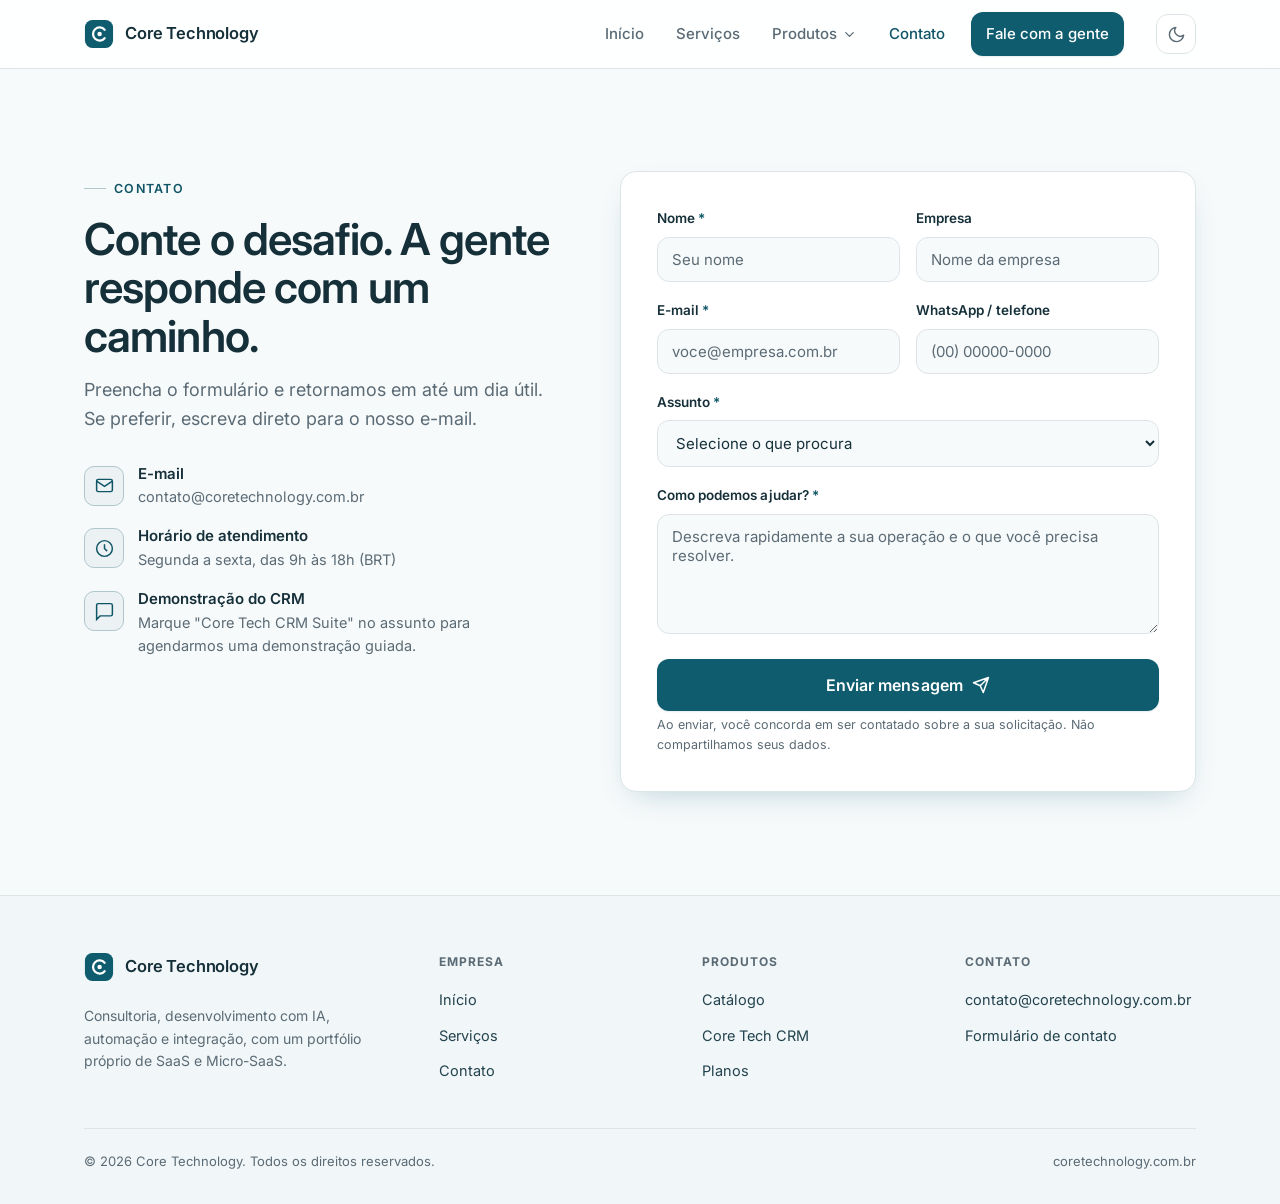
==== commit a3b61540: "Corrige contraste do CTA no header e adiciona tema claro/escuro - Corrige o texto do CTA "Fale com a" ====
--- a/contato.html
+++ b/contato.html
@@ -9,6 +9,7 @@
 <link rel="preconnect" href="https://fonts.gstatic.com" crossorigin>
 <link href="https://fonts.googleapis.com/css2?family=Inter:wght@400;500;600;700&display=swap" rel="stylesheet">
 <link rel="stylesheet" href="styles.css?v=3">
+<script>(function(){try{var t=localStorage.getItem('theme');if(t==='dark'||(!t&&window.matchMedia&&matchMedia('(prefers-color-scheme: dark)').matches)){document.documentElement.classList.add('dark');}}catch(e){}})();</script>
 </head>
 <body>
 
@@ -40,6 +41,7 @@
       <a href="contato.html" aria-current="page">Contato</a>
       <a href="contato.html" class="btn btn--primary nav__cta">Fale com a gente</a>
     </nav>
+    <button class="theme-toggle" data-theme-toggle type="button" aria-label="Mudar para tema escuro"><svg class="theme-toggle__moon" viewBox="0 0 24 24" fill="none" stroke="currentColor" stroke-width="1.8" stroke-linecap="round" stroke-linejoin="round" aria-hidden="true"><path d="M21 12.8A9 9 0 1 1 11.2 3a7 7 0 0 0 9.8 9.8z"/></svg><svg class="theme-toggle__sun" viewBox="0 0 24 24" fill="none" stroke="currentColor" stroke-width="1.8" stroke-linecap="round" stroke-linejoin="round" aria-hidden="true"><circle cx="12" cy="12" r="4"/><path d="M12 2v2M12 20v2M4.9 4.9l1.4 1.4M17.7 17.7l1.4 1.4M2 12h2M20 12h2M4.9 19.1l1.4-1.4M17.7 6.3l1.4-1.4"/></svg></button>
     <button class="nav__burger" data-burger aria-label="Abrir menu" aria-expanded="false">
       <svg viewBox="0 0 24 24" fill="none" stroke="currentColor" stroke-width="2" stroke-linecap="round"><path d="M4 7h16M4 12h16M4 17h16"/></svg>
     </button>
--- a/styles.css
+++ b/styles.css
@@ -3,6 +3,7 @@
    Petróleo = identidade/ação; texto em ardósia neutra; densidade respirada. */
 
 :root {
+  color-scheme: light;
   /* superfícies */
   --page: #f7fafb;        /* fundo de página (DS bg) */
   --bg: #ffffff;          /* superfície branca: cards, nav, form, mock (DS surface) */
@@ -39,6 +40,31 @@
   --radius-lg: 16px;
   --maxw: 1160px;
   --ease: cubic-bezier(0.22, 0.61, 0.36, 1);
+}
+
+/* Tema escuro (DS) — mesma família, variantes mais claras e dessaturadas.
+   Só troca a paleta-base; os derivados (accent-ink/wash/line, surface-2)
+   recalculam sozinhos porque usam color-mix dos tokens acima. */
+.dark {
+  color-scheme: dark;
+  --page: #0c1619;
+  --bg: #122227;
+  --surface: #182c33;
+  --border: #263b43;
+  --border-strong: #35505a;
+  --fg: #e8f0f2;
+  --fg-soft: #d2dfe3;
+  --fg-mute: #8ea3ac;
+  --muted: #8ea3ac;
+  --accent: #4fb6cc;
+  --accent-strong: #6fc9dc;
+  --success: #34c08d; --success-soft: #10312a; --success-ink: #6fd9b0;
+  --warning: #e0a458; --warning-soft: #332610; --warning-ink: #f0c489;
+  --error: #e0736a; --error-soft: #331c1a; --error-ink: #f0a29a;
+  /* no escuro a sombra é preta, não tingida de primária */
+  --shadow-sm: 0 1px 2px rgba(0, 0, 0, 0.4);
+  --shadow-md: 0 14px 34px -14px rgba(0, 0, 0, 0.6);
+  --shadow-lg: 0 30px 60px -28px rgba(0, 0, 0, 0.66);
 }
 
 * { box-sizing: border-box; }
@@ -111,7 +137,23 @@
 .nav__links a:hover { color: var(--fg); background: var(--surface); }
 .nav__links a[aria-current="page"] { color: var(--accent-ink); }
 .nav__cta { margin-left: 8px; }
+/* CTA do header: garante texto sobre a primária (vence .nav__links a) */
+.nav__links a.btn--primary, .nav__links a.btn--primary:hover { color: var(--bg); background: var(--accent); }
+.nav__links a.btn--primary:hover { background: var(--accent-ink); }
 .nav__burger { display: none; }
+
+/* ---------- Seletor de tema (claro/escuro) ---------- */
+.theme-toggle {
+  display: inline-grid; place-items: center; width: 40px; height: 40px; flex: none;
+  margin-left: 8px; border: 1px solid var(--border); border-radius: var(--radius);
+  background: var(--bg); color: var(--fg-mute); cursor: pointer;
+  transition: color 0.18s var(--ease), border-color 0.18s var(--ease), background 0.18s var(--ease);
+}
+.theme-toggle:hover { color: var(--fg); border-color: var(--accent-line); background: var(--surface); }
+.theme-toggle svg { width: 19px; height: 19px; }
+.theme-toggle__sun { display: none; }
+.dark .theme-toggle__sun { display: block; }
+.dark .theme-toggle__moon { display: none; }
 
 /* ---------- Botões ---------- */
 .btn {
@@ -379,6 +421,8 @@
     border: 1px solid var(--border); border-radius: var(--radius); background: var(--bg); color: var(--fg); cursor: pointer;
   }
   .nav__burger svg { width: 22px; height: 22px; }
+  .theme-toggle { margin-left: auto; }
+  .nav__burger { margin-left: 6px; }
   .nav[data-open="true"] .nav__links {
     display: flex; flex-direction: column; align-items: stretch; position: absolute; left: 0; right: 0; top: 68px;
     background: var(--bg); border-bottom: 1px solid var(--border); padding: 12px 16px 18px; gap: 4px; box-shadow: var(--shadow-md);
